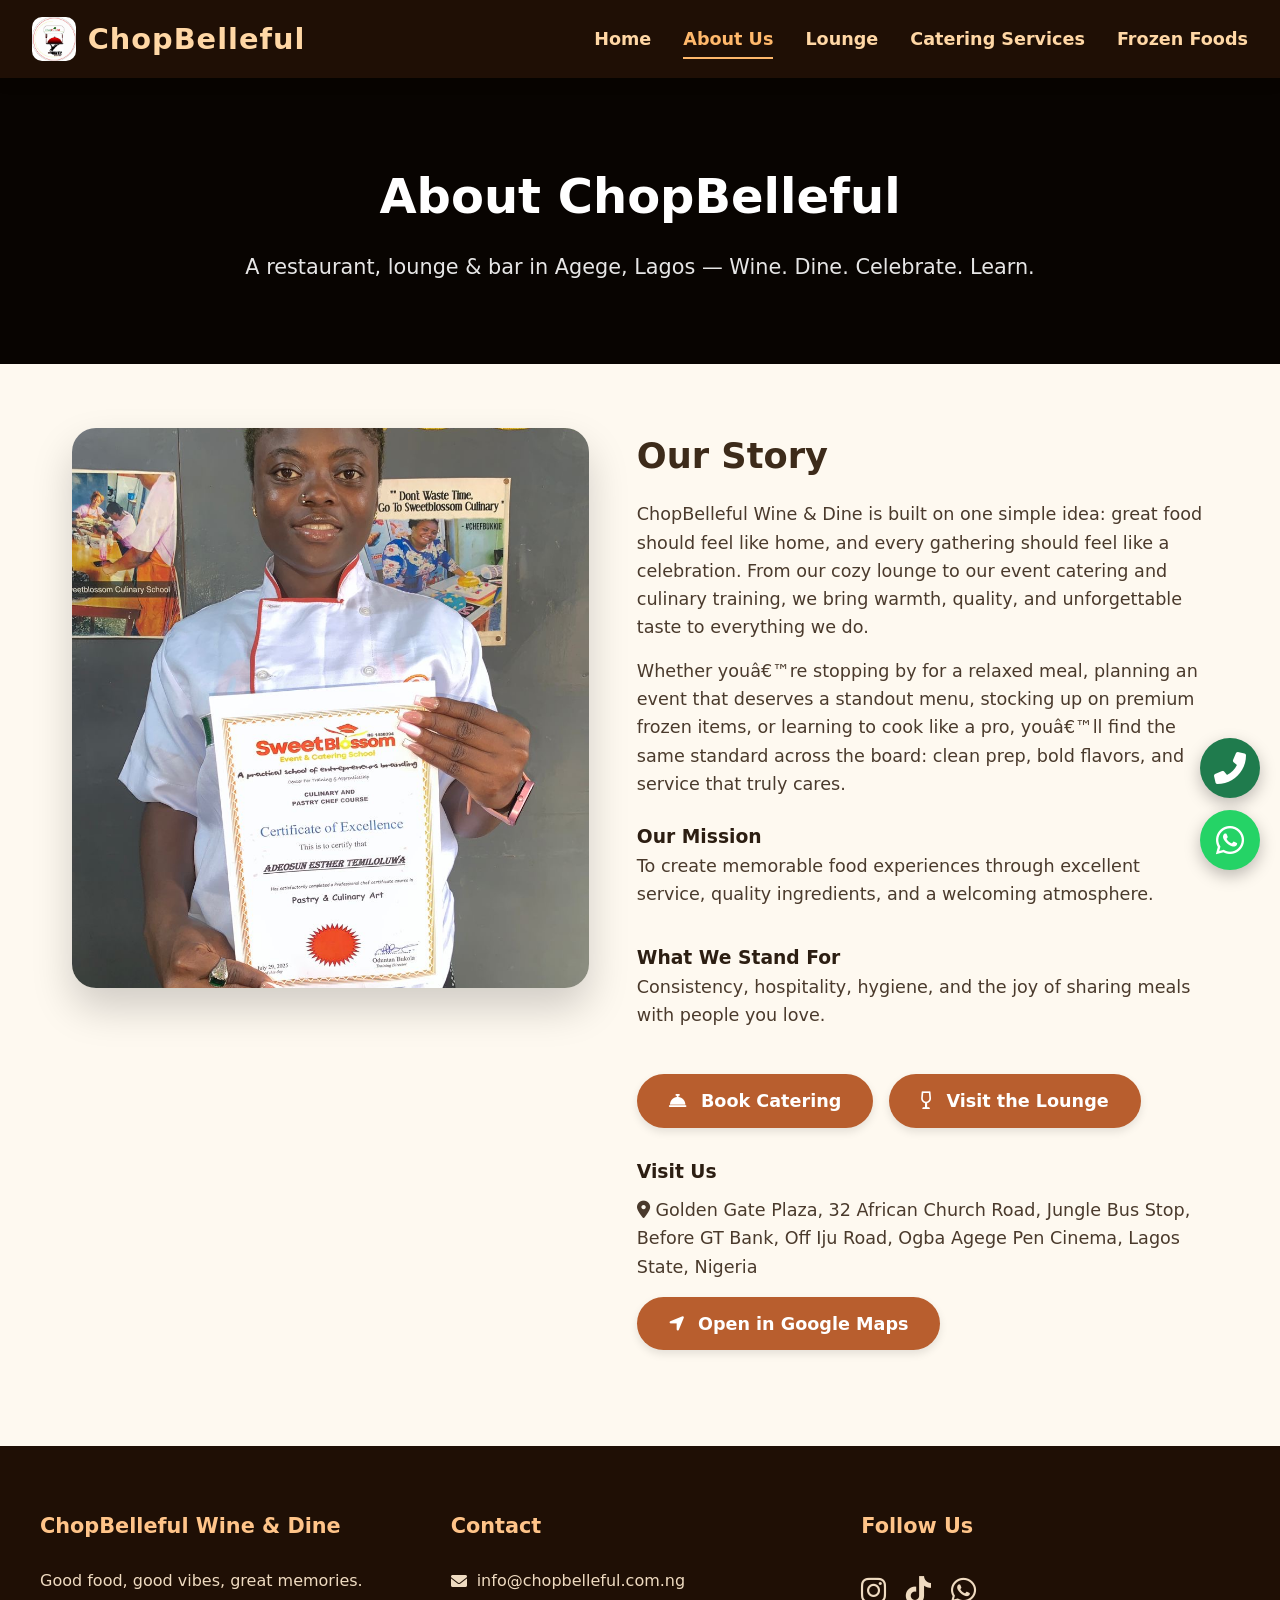
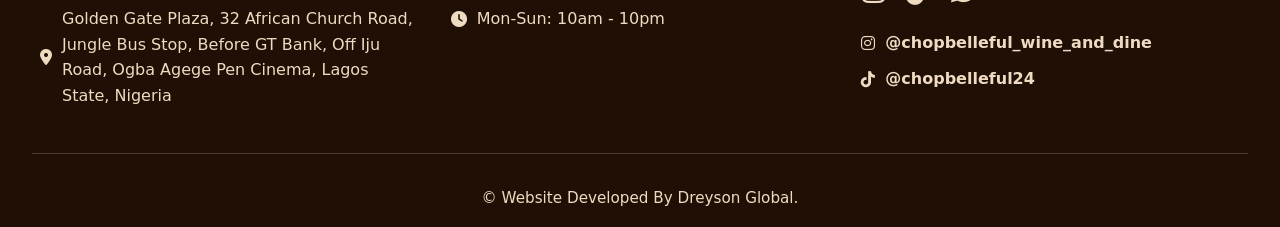
==== about.html @ 6bd4b185 "Add files via upload" ====
<!DOCTYPE html>
<html lang="en">
<head>
    <meta charset="UTF-8">
    <meta name="viewport" content="width=device-width, initial-scale=1.0">
    <title>About ChopBelleful | Restaurant &amp; Lounge in Agege, Lagos</title>
    <meta name="description" content="Learn about ChopBelleful Wine &amp; Dine — a restaurant, lounge and bar in Agege, Lagos. Great meals, chilled drinks, event catering, and culinary training.">
    <meta name="keywords" content="Lounges and bars in lagos, Lounges in Agege, Restaurants in Agege, Catering services in Agege, ChopBelleful Wine and Dine, about ChopBelleful, Agege Lagos restaurant">
    <meta name="robots" content="index,follow">
    <meta name="theme-color" content="#1f0f05">
    <link rel="icon" href="images/logo.JPG" type="image/jpeg">
    <link rel="apple-touch-icon" href="images/logo.JPG">
    <meta property="og:type" content="website">
    <meta property="og:title" content="About ChopBelleful | Restaurant &amp; Lounge in Agege, Lagos">
    <meta property="og:description" content="Restaurants in Agege • Lounges in Agege • Catering services in Agege.">
    <meta property="og:image" content="images/logo.JPG">
    <meta name="twitter:card" content="summary_large_image">
    <script type="application/ld+json">
        {
            "@context": "https://schema.org",
            "@type": ["Restaurant", "BarOrPub", "Caterer"],
            "name": "ChopBelleful Wine & Dine",
            "image": ["images/logo.JPG"],
            "telephone": "+2349027525837",
            "priceRange": "₦₦",
            "servesCuisine": ["Nigerian", "Continental"],
            "openingHours": "Mo-Su 10:00-22:00",
            "address": {
                "@type": "PostalAddress",
                "streetAddress": "Golden Gate Plaza, 32 African Church Road, Jungle Bus Stop, Before GT Bank, Off Iju Road, Ogba Agege Pen Cinema",
                "addressLocality": "Lagos",
                "addressRegion": "Lagos",
                "addressCountry": "NG"
            },
            "areaServed": ["Agege, Lagos", "Lagos"],
            "sameAs": [
                "https://www.instagram.com/chopbelleful_wine_and_dine/",
                "https://www.tiktok.com/@chopbelleful24"
            ]
        }
    </script>
    <link rel="stylesheet" href="https://cdnjs.cloudflare.com/ajax/libs/font-awesome/6.0.0-beta3/css/all.min.css">
    <link rel="stylesheet" href="styles.css">
</head>
<body>
    <header>
        <div class="logo">
            <a class="logo-link" href="index.html" aria-label="ChopBelleful Wine & Dine Home">
                <img class="logo-img" src="images/logo.JPG" alt="ChopBelleful Wine & Dine logo">
                <span class="logo-text">ChopBelleful</span>
            </a>
        </div>
        <nav>
            <div class="hamburger" id="hamburger">
                <i class="fas fa-bars"></i>
            </div>
            <ul class="nav-menu" id="navMenu">
                <li><a href="index.html">Home</a></li>
                <li><a href="about.html" class="active">About Us</a></li>
                <li><a href="lounge.html">Lounge</a></li>
                <li><a href="catering.html">Catering Services</a></li>
                <li><a href="frozen.html">Frozen Foods</a></li>
            </ul>
        </nav>
    </header>

    <div class="float-buttons">
        <a href="tel:+2349027525837" class="float-call" title="Call us">
            <i class="fas fa-phone-alt"></i>
        </a>
        <a href="https://wa.me/2349027525837" class="float-wa" target="_blank" title="WhatsApp">
            <i class="fab fa-whatsapp"></i>
        </a>
    </div>

    <section class="page-header has-video">
        <video class="header-video" autoplay muted loop playsinline preload="metadata">
            <source src="images/video3.MP4" type="video/mp4">
        </video>
        <div class="container">
            <h1>About ChopBelleful</h1>
            <p>A restaurant, lounge &amp; bar in Agege, Lagos &mdash; Wine. Dine. Celebrate. Learn.</p>
        </div>
    </section>

    <section class="about-section">
        <div class="container">
            <div class="about-grid">
                <div class="about-photo">
                    <img class="director-photo" src="images/director.JPG" alt="Our Director">
                </div>
                <div class="about-copy">
                    <h2>Our Story</h2>
                    <p>ChopBelleful Wine &amp; Dine is built on one simple idea: great food should feel like home, and every gathering should feel like a celebration. From our cozy lounge to our event catering and culinary training, we bring warmth, quality, and unforgettable taste to everything we do.</p>

                    <p>Whether youâ€™re stopping by for a relaxed meal, planning an event that deserves a standout menu, stocking up on premium frozen items, or learning to cook like a pro, youâ€™ll find the same standard across the board: clean prep, bold flavors, and service that truly cares.</p>

                    <div class="about-points">
                        <div class="point">
                            <h3>Our Mission</h3>
                            <p>To create memorable food experiences through excellent service, quality ingredients, and a welcoming atmosphere.</p>
                        </div>
                        <div class="point">
                            <h3>What We Stand For</h3>
                            <p>Consistency, hospitality, hygiene, and the joy of sharing meals with people you love.</p>
                        </div>
                    </div>

                    <div class="about-cta">
                        <a class="btn" href="catering.html"><i class="fas fa-concierge-bell"></i> Book Catering</a>
                        <a class="btn" href="lounge.html"><i class="fas fa-wine-glass-alt"></i> Visit the Lounge</a>
                    </div>

                    <div class="about-address">
                        <h3>Visit Us</h3>
                        <p><i class="fas fa-map-marker-alt"></i> Golden Gate Plaza, 32 African Church Road, Jungle Bus Stop, Before GT Bank, Off Iju Road, Ogba Agege Pen Cinema, Lagos State, Nigeria</p>
                        <a class="btn" target="_blank" href="https://www.google.com/maps/dir/?api=1&destination=Golden%20Gate%20Plaza%2032%20African%20Church%20Road%20Jungle%20Bus%20Stop%20Before%20GT%20Bank%20Off%20Iju%20Road%20Ogba%20Agege%20Pen%20Cinema%20Lagos%20State%20Nigeria"><i class="fas fa-location-arrow"></i> Open in Google Maps</a>
                    </div>
                </div>
            </div>
        </div>
    </section>

     <!-- FOOTER -->
    <footer>
        <div class="footer-content">
            <div class="footer-section">
                <h4>ChopBelleful Wine & Dine</h4>
                <p>Good food, good vibes, great memories.</p>
                <p><i class="fas fa-map-marker-alt"></i> Golden Gate Plaza, 32 African Church Road, Jungle Bus Stop, Before GT Bank, Off Iju Road, Ogba Agege Pen Cinema, Lagos State, Nigeria</p>
            </div>
            <div class="footer-section">
                <h4>Contact</h4>
                <p><i class="fas fa-envelope"></i> info@chopbelleful.com.ng</p>
                <p><i class="fas fa-clock"></i> Mon-Sun: 10am - 10pm</p>
            </div>
            <div class="footer-section">
                <h4>Follow Us</h4>
                <div class="social-links">
                    <a href="https://www.instagram.com/chopbelleful_wine_and_dine/" target="_blank" aria-label="Instagram @chopbelleful_wine_and_dine"><i class="fab fa-instagram"></i></a>
                    <a href="https://www.tiktok.com/@chopbelleful24" target="_blank" aria-label="TikTok @chopbelleful24"><i class="fab fa-tiktok"></i></a>
                    <a href="https://wa.me/2349027525837" target="_blank" aria-label="WhatsApp"><i class="fab fa-whatsapp"></i></a>
                </div>
                <div class="social-handles">
                    <a href="https://www.instagram.com/chopbelleful_wine_and_dine/" target="_blank"><i class="fab fa-instagram"></i><span>@chopbelleful_wine_and_dine</span></a>
                    <a href="https://www.tiktok.com/@chopbelleful24" target="_blank"><i class="fab fa-tiktok"></i><span>@chopbelleful24</span></a>
                </div>
            </div>
        </div>
        <div class="footer-bottom">
            <p>&copy; Website Developed By Dreyson Global.</p>
        </div>
    </footer>

    <script src="script.js"></script>
</body>
</html>
---- styles.css ----
/* ===== RESET & BASE ===== */
* {
    margin: 0;
    padding: 0;
    box-sizing: border-box;
    font-family: 'Segoe UI', Roboto, system-ui, sans-serif;
}

body {
    background: #fef9f0;
    color: #2c1e12;
    line-height: 1.6;
}

/* ===== HEADER & NAVIGATION ===== */
header {
    background: #1f0f05;
    color: #ffe6c9;
    padding: 1rem 2rem;
    display: flex;
    align-items: center;
    justify-content: space-between;
    position: sticky;
    top: 0;
    z-index: 100;
    box-shadow: 0 4px 12px rgba(0,0,0,0.2);
}

.logo-link {
    display: flex;
    align-items: center;
    gap: 0.7rem;
    text-decoration: none;
    color: #ffd7a5;
}

.logo-img {
    height: 44px;
    width: auto;
    border-radius: 10px;
    display: block;
}

.logo-text {
    font-size: 1.8rem;
    letter-spacing: 1px;
    color: #ffd7a5;
    font-weight: 700;
}

.hamburger {
    display: none;
    font-size: 2rem;
    cursor: pointer;
    color: #ffd7a5;
}

.nav-menu {
    display: flex;
    list-style: none;
    gap: 2rem;
}

.nav-menu li a {
    color: #ffd7a5;
    text-decoration: none;
    font-weight: 600;
    font-size: 1.1rem;
    transition: 0.3s;
    padding: 0.5rem 0;
    border-bottom: 2px solid transparent;
}

.nav-menu li a:hover,
.nav-menu li a.active {
    border-bottom-color: #ffb86b;
    color: #ffb86b;
}

/* ===== FLOATING BUTTONS ===== */
.float-buttons {
    position: fixed;
    bottom: 30px;
    right: 20px;
    display: flex;
    flex-direction: column;
    gap: 12px;
    z-index: 99;
}

.float-call, .float-wa {
    width: 60px;
    height: 60px;
    border-radius: 50%;
    display: flex;
    align-items: center;
    justify-content: center;
    font-size: 2rem;
    box-shadow: 0 6px 16px rgba(0,0,0,0.25);
    transition: 0.3s;
    text-decoration: none;
    color: white;
}

.float-call {
    background: #1f7b4d;
}

.float-wa {
    background: #25d366;
}

.float-call:hover, .float-wa:hover {
    transform: scale(1.1);
    filter: brightness(1.1);
}

/* ===== HERO SLIDESHOW ===== */
.hero {
    position: relative;
    width: 100%;
    height: 90vh;
    max-height: 700px;
    overflow: hidden;
}

.slideshow-container {
    width: 100%;
    height: 100%;
    position: relative;
}

.slide {
    position: absolute;
    width: 100%;
    height: 100%;
    opacity: 0;
    transition: opacity 1s ease-in-out;
}

.slide.active {
    opacity: 1;
}

.slide img {
    width: 100%;
    height: 100%;
    object-fit: cover;
}

.dots-container {
    position: absolute;
    bottom: 20px;
    left: 50%;
    transform: translateX(-50%);
    display: flex;
    gap: 12px;
    z-index: 10;
}

.dot {
    width: 14px;
    height: 14px;
    border-radius: 50%;
    background: rgba(255,255,255,0.5);
    cursor: pointer;
    transition: 0.3s;
}

.dot.active, .dot:hover {
    background: #ffb347;
}

.hero-text {
    position: absolute;
    top: 50%;
    left: 50%;
    transform: translate(-50%, -50%);
    text-align: center;
    color: white;
    text-shadow: 2px 2px 8px rgba(0,0,0,0.8);
    z-index: 10;
    width: 90%;
}

.hero-text h2 {
    font-size: 3.5rem;
    font-weight: 700;
    margin-bottom: 1rem;
}

.hero-text p {
    font-size: 1.5rem;
    background: rgba(0,0,0,0.5);
    display: inline-block;
    padding: 0.8rem 2rem;
    border-radius: 50px;
}

/* ===== CONTAINER & UTILITIES ===== */
.container {
    max-width: 1200px;
    margin: 0 auto;
    padding: 0 2rem;
}

.section-title {
    text-align: center;
    font-size: 2.5rem;
    margin: 3rem 0 2rem;
    color: #3d2b1a;
    position: relative;
}

.section-title::after {
    content: '';
    display: block;
    width: 100px;
    height: 4px;
    background: #b85e2e;
    margin: 0.8rem auto;
    border-radius: 4px;
}

.btn {
    display: inline-block;
    background: #b85e2e;
    color: white;
    padding: 0.8rem 2rem;
    border-radius: 50px;
    text-decoration: none;
    font-weight: 600;
    border: none;
    cursor: pointer;
    font-size: 1.1rem;
    transition: 0.3s;
    box-shadow: 0 4px 8px rgba(0,0,0,0.1);
}

.btn i {
    margin-right: 8px;
}

.btn:hover {
    background: #9f4d23;
    transform: translateY(-2px);
}

/* ===== SERVICES SECTION (HOMEPAGE) ===== */
.services {
    padding: 4rem 2rem;
    background: #fffaf2;
}

.service-cards {
    display: flex;
    justify-content: center;
    flex-wrap: wrap;
    gap: 2.5rem;
    max-width: 1200px;
    margin: 0 auto;
}

.card {
    background: white;
    border-radius: 20px;
    box-shadow: 0 10px 25px rgba(0,0,0,0.1);
    overflow: hidden;
    width: 320px;
    cursor: pointer;
    transition: 0.3s;
    padding-bottom: 1.5rem;
}

.card:hover {
    transform: translateY(-10px);
    box-shadow: 0 20px 30px rgba(0,0,0,0.15);
}

.card img {
    width: 100%;
    height: 220px;
    object-fit: cover;
}

.card h3 {
    font-size: 1.5rem;
    margin: 1.2rem 1.2rem 0.5rem;
    color: #4d2e18;
}

.card p {
    margin: 0 1.2rem 1rem;
    color: #4a3a2c;
}

.card-link {
    display: inline-block;
    margin-left: 1.2rem;
    color: #b85e2e;
    font-weight: 600;
}

/* ===== GALLERY PREVIEW ===== */
.gallery-preview {
    padding: 4rem 2rem;
    background: #fef9f0;
}

.preview-grid {
    display: grid;
    grid-template-columns: repeat(4, 1fr);
    gap: 1.5rem;
    max-width: 1200px;
    margin: 0 auto 2rem;
}

.preview-grid img {
    width: 100%;
    height: 250px;
    object-fit: cover;
    border-radius: 15px;
    transition: 0.3s;
}

.preview-grid img:hover {
    transform: scale(1.03);
    box-shadow: 0 10px 20px rgba(0,0,0,0.2);
}

.center-btn {
    text-align: center;
}

/* ===== PAGE HEADER ===== */
.page-header {
    background: linear-gradient(rgba(0,0,0,0.6), rgba(0,0,0,0.6)), url('https://images.unsplash.com/photo-1552566624-2a5726d6501e?w=1200');
    background-size: cover;
    background-position: center;
    color: white;
    text-align: center;
    padding: 5rem 2rem;
    position: relative;
    overflow: hidden;
}

.page-header.has-video {
    background: #120903;
}

.page-header.has-video::before {
    content: '';
    position: absolute;
    inset: 0;
    background: rgba(0,0,0,0.55);
    z-index: 1;
}

.header-video {
    position: absolute;
    inset: 0;
    width: 100%;
    height: 100%;
    object-fit: cover;
    z-index: 0;
}

.page-header .container {
    position: relative;
    z-index: 2;
}

.page-header h1 {
    font-size: 3rem;
    margin-bottom: 1rem;
}

.page-header p {
    font-size: 1.3rem;
    opacity: 0.9;
}

/* ===== HOMEPAGE VIDEO ===== */
.home-video {
    padding: 4rem 2rem;
    background: #fffaf2;
}

.home-video-lead {
    max-width: 900px;
    margin: 0 auto 1.5rem;
    text-align: center;
    font-size: 1.1rem;
    color: #4a3a2c;
}

.video-card {
    max-width: 980px;
    margin: 0 auto;
    background: #ffffff;
    border-radius: 20px;
    padding: 1.2rem;
    box-shadow: 0 10px 25px rgba(0,0,0,0.1);
}

.featured-video {
    width: 100%;
    height: auto;
    border-radius: 14px;
    display: block;
    background: #000;
}

.video-actions {
    display: flex;
    justify-content: center;
    margin-top: 1rem;
}

/* ===== SERVICE DETAIL PAGES ===== */
.service-detail {
    padding: 4rem 2rem;
    background: #fef9f0;
}

.detail-grid {
    display: grid;
    grid-template-columns: 1fr 1fr;
    gap: 3rem;
    align-items: start;
}

.detail-grid.reverse {
    direction: rtl;
}

.detail-grid.reverse .detail-content {
    direction: ltr;
}

.detail-content h2 {
    font-size: 2rem;
    color: #3d2b1a;
    margin-bottom: 1.5rem;
}

.detail-content h3 {
    font-size: 1.5rem;
    color: #4d2e18;
    margin: 1.5rem 0 1rem;
}

.detail-content p {
    font-size: 1.1rem;
    margin-bottom: 1rem;
    color: #4a3a2c;
}

.detail-image-grid {
    display: grid;
    grid-template-columns: repeat(2, 1fr);
    gap: 1rem;
}

.detail-image-grid img {
    width: 100%;
    height: 200px;
    object-fit: contain;
    border-radius: 15px;
    transition: 0.3s;
}

.detail-image-grid img:hover {
    transform: scale(1.02);
    box-shadow: 0 8px 16px rgba(0,0,0,0.15);
}

.service-highlights {
    display: flex;
    gap: 2rem;
    margin: 2rem 0;
}

.highlight {
    text-align: center;
}

.highlight i {
    font-size: 2.5rem;
    color: #b85e2e;
    margin-bottom: 0.5rem;
}

.highlight span {
    display: block;
    font-weight: 600;
}

.service-list {
    list-style: none;
    margin-bottom: 1.5rem;
}

.service-list li {
    padding: 0.5rem 0;
    border-bottom: 1px dashed #e0c8b4;
    font-size: 1.1rem;
}

.service-list li:before {
    content: "✓ ";
    color: #b85e2e;
    font-weight: bold;
    margin-right: 8px;
}

/* ===== MENU PREVIEW ===== */
.menu-preview {
    padding: 4rem 2rem;
    background: #fffaf2;
}

.menu-items {
    display: flex;
    justify-content: center;
    flex-wrap: wrap;
    gap: 2rem;
    margin-top: 2rem;
}

.menu-item {
    text-align: center;
    width: 250px;
}

.menu-item img {
    width: 100%;
    height: 200px;
    object-fit: cover;
    border-radius: 50%;
    border: 4px solid #b85e2e;
}

.menu-item h4 {
    font-size: 1.3rem;
    margin: 1rem 0 0.5rem;
    color: #3d2b1a;
}

.price {
    font-size: 1.3rem;
    font-weight: 700;
    color: #b85e2e;
}

/* ===== COURSE CARDS ===== */
.course-cards {
    display: flex;
    gap: 1rem;
    margin: 1.5rem 0;
    flex-wrap: wrap;
}

.course-card {
    background: white;
    padding: 1.5rem;
    border-radius: 15px;
    box-shadow: 0 4px 8px rgba(0,0,0,0.1);
    flex: 1;
    min-width: 150px;
    text-align: center;
}

.course-card h4 {
    color: #4d2e18;
    margin-bottom: 0.5rem;
}

.course-card p {
    color: #b85e2e;
    font-weight: 600;
}

/* ===== TESTIMONIALS ===== */
.testimonials {
    padding: 4rem 2rem;
    background: #fffaf2;
}

.testimonial-grid {
    display: grid;
    grid-template-columns: repeat(auto-fit, minmax(300px, 1fr));
    gap: 2rem;
    max-width: 800px;
    margin: 0 auto;
}

.testimonial {
    background: white;
    padding: 2rem;
    border-radius: 20px;
    box-shadow: 0 4px 8px rgba(0,0,0,0.1);
    text-align: center;
}

.testimonial p {
    font-style: italic;
    margin-bottom: 1rem;
    font-size: 1.1rem;
}

.testimonial h4 {
    color: #b85e2e;
}

/* ===== PRODUCT CATEGORIES ===== */
.product-categories {
    display: grid;
    grid-template-columns: repeat(auto-fit, minmax(200px, 1fr));
    gap: 1.5rem;
    margin: 2rem 0;
}

.category {
    background: white;
    padding: 1.5rem;
    border-radius: 15px;
    box-shadow: 0 4px 8px rgba(0,0,0,0.1);
}

.category h4 {
    color: #b85e2e;
    margin-bottom: 1rem;
    font-size: 1.2rem;
}

.category ul {
    list-style: none;
}

.category ul li {
    padding: 0.3rem 0;
    border-bottom: 1px dotted #e0c8b4;
}

/* ===== PRICE LIST ===== */
.price-list {
    padding: 4rem 2rem;
    background: #fffaf2;
}

.price-grid {
    display: grid;
    grid-template-columns: repeat(auto-fit, minmax(220px, 1fr));
    gap: 2rem;
    max-width: 1000px;
    margin: 0 auto;
}

.price-card {
    background: white;
    border-radius: 15px;
    overflow: hidden;
    box-shadow: 0 4px 8px rgba(0,0,0,0.1);
    text-align: center;
    padding-bottom: 1.5rem;
}

.price-card img {
    width: 100%;
    height: 180px;
    object-fit: cover;
}

.price-card h4 {
    font-size: 1.2rem;
    margin: 1rem 0 0.5rem;
    color: #3d2b1a;
}

/* ===== GALLERY PAGE ===== */
.gallery-section {
    padding: 4rem 2rem;
    background: #fef9f0;
}

.gallery-filter {
    display: flex;
    justify-content: center;
    flex-wrap: wrap;
    gap: 1rem;
    margin-bottom: 3rem;
}

.filter-btn {
    padding: 0.8rem 1.5rem;
    border: 2px solid #b85e2e;
    background: transparent;
    color: #b85e2e;
    border-radius: 30px;
    cursor: pointer;
    font-weight: 600;
    transition: 0.3s;
}

.filter-btn:hover,
.filter-btn.active {
    background: #b85e2e;
    color: white;
}

.gallery-grid {
    display: grid;
    grid-template-columns: repeat(auto-fill, minmax(300px, 1fr));
    gap: 1.5rem;
    max-width: 1200px;
    margin: 0 auto;
}

.gallery-item {
    position: relative;
    overflow: hidden;
    border-radius: 15px;
    cursor: pointer;
    height: 250px;
}

.gallery-item img {
    width: 100%;
    height: 100%;
    object-fit: cover;
    transition: 0.5s;
}

.gallery-item:hover img {
    transform: scale(1.1);
}

.gallery-item .overlay {
    position: absolute;
    bottom: -100%;
    left: 0;
    right: 0;
    background: rgba(184, 94, 46, 0.9);
    color: white;
    padding: 1rem;
    text-align: center;
    transition: 0.3s;
}

.gallery-item:hover .overlay {
    bottom: 0;
}

/* ===== LIGHTBOX ===== */
.lightbox {
    display: none;
    position: fixed;
    z-index: 200;
    left: 0;
    top: 0;
    width: 100%;
    height: 100%;
    background: rgba(0,0,0,0.9);
    padding: 2rem;
}

.lightbox-content {
    display: block;
    max-width: 90%;
    max-height: 80%;
    margin: auto;
    position: absolute;
    top: 50%;
    left: 50%;
    transform: translate(-50%, -50%);
}

.close-lightbox {
    position: absolute;
    top: 20px;
    right: 30px;
    color: white;
    font-size: 3rem;
    cursor: pointer;
}

#caption {
    position: absolute;
    bottom: 20px;
    left: 0;
    right: 0;
    text-align: center;
    color: white;
    font-size: 1.2rem;
}

/* ===== MODAL (FORM) ===== */
.modal {
    display: none;
    position: fixed;
    z-index: 200;
    left: 0;
    top: 0;
    width: 100%;
    height: 100%;
    background: rgba(0,0,0,0.6);
    backdrop-filter: blur(4px);
    overflow-y: auto;
    -webkit-overflow-scrolling: touch;
}

.modal-content {
    background: #fff5e6;
    margin: 5% auto;
    padding: 2rem;
    border-radius: 30px;
    width: 90%;
    max-width: 500px;
    max-height: calc(100vh - 6rem);
    overflow-y: auto;
    box-shadow: 0 20px 40px rgba(0,0,0,0.3);
    animation: modalFade 0.4s;
}

@keyframes modalFade {
    from {opacity: 0; transform: translateY(-30px);}
    to {opacity: 1; transform: translateY(0);}
}

.close {
    color: #7a5a44;
    float: right;
    font-size: 2.5rem;
    font-weight: bold;
    cursor: pointer;
    line-height: 1;
}

.close:hover {
    color: #b85e2e;
}

.form-group {
    margin-bottom: 1.2rem;
}

.form-group label {
    display: block;
    font-weight: 600;
    margin-bottom: 5px;
    color: #4d2e18;
}

.form-group input,
.form-group select,
.form-group textarea {
    width: 100%;
    padding: 12px 15px;
    border: 2px solid #e0c8b4;
    border-radius: 30px;
    font-size: 1rem;
    background: white;
    outline: none;
}

.form-group input:focus,
.form-group select:focus,
.form-group textarea:focus {
    border-color: #b85e2e;
}

.submit-btn {
    width: 100%;
    padding: 14px;
    font-size: 1.2rem;
    background: #25d366;
}

.submit-btn:hover {
    background: #20b859;
}

body.modal-open {
    overflow: hidden;
}

/* ===== HOME INTRO & LOCATION ===== */
.home-intro {
    padding: 4rem 2rem;
    background: #fef9f0;
}

.intro-grid {
    max-width: 1200px;
    margin: 0 auto;
    display: grid;
    grid-template-columns: 1.1fr 0.9fr;
    gap: 3rem;
    align-items: center;
}

.intro-copy h2 {
    font-size: 2.2rem;
    color: #3d2b1a;
    margin-bottom: 1rem;
}

.intro-copy p {
    font-size: 1.1rem;
    color: #4a3a2c;
    margin-bottom: 1rem;
}

.pill-list {
    display: flex;
    flex-wrap: wrap;
    gap: 0.75rem;
    margin: 1.2rem 0 1.6rem;
}

.pill {
    background: #fffaf2;
    border: 1px solid #e0c8b4;
    padding: 0.55rem 0.9rem;
    border-radius: 999px;
    font-weight: 700;
    color: #4d2e18;
}

.intro-actions {
    display: flex;
    flex-wrap: wrap;
    gap: 1rem;
}

.location-section {
    padding: 4rem 2rem;
    background: #fffaf2;
}

.location-grid {
    max-width: 1200px;
    margin: 0 auto;
    display: grid;
    grid-template-columns: 0.9fr 1.1fr;
    gap: 2.5rem;
    align-items: start;
}

.location-card {
    background: white;
    border-radius: 20px;
    box-shadow: 0 10px 25px rgba(0,0,0,0.1);
    padding: 2rem;
}

.location-card h3 {
    font-size: 1.6rem;
    color: #3d2b1a;
    margin-bottom: 0.8rem;
}

.location-card p {
    color: #4a3a2c;
    font-size: 1.05rem;
    margin-bottom: 1.2rem;
}

.map-card {
    border-radius: 20px;
    overflow: hidden;
    box-shadow: 0 10px 25px rgba(0,0,0,0.12);
    background: white;
}

.map-overlay {
    position: relative;
}

.map-embed {
    width: 100%;
    height: 420px;
    border: 0;
    display: block;
    pointer-events: none;
}

.map-overlay a {
    position: absolute;
    inset: 0;
}

.map-hint {
    position: absolute;
    right: 16px;
    bottom: 16px;
    background: rgba(184, 94, 46, 0.95);
    color: white;
    padding: 0.7rem 1rem;
    border-radius: 999px;
    font-weight: 700;
    box-shadow: 0 10px 20px rgba(0,0,0,0.2);
}

/* ===== ABOUT PAGE ===== */
.about-section {
    padding: 4rem 2rem;
    background: #fef9f0;
}

.about-grid {
    display: grid;
    grid-template-columns: 0.95fr 1.05fr;
    gap: 3rem;
    align-items: start;
}

.director-photo {
    width: 100%;
    height: 560px;
    object-fit: cover;
    border-radius: 24px;
    box-shadow: 0 20px 40px rgba(0,0,0,0.18);
}

.about-copy h2 {
    font-size: 2.2rem;
    color: #3d2b1a;
    margin-bottom: 1rem;
}

.about-copy p {
    font-size: 1.1rem;
    color: #4a3a2c;
    margin-bottom: 1rem;
}

.about-points {
    display: grid;
    grid-template-columns: 1fr;
    gap: 1.2rem;
    margin: 1.5rem 0 1.8rem;
}

.about-cta {
    display: flex;
    flex-wrap: wrap;
    gap: 1rem;
    margin-bottom: 1.8rem;
}

.about-address h3 {
    margin-bottom: 0.6rem;
}

.about-address p {
    margin-bottom: 1rem;
}

/* ===== FOOTER ===== */
footer {
    background: #1f0f05;
    color: #efdbc1;
    padding: 4rem 2rem 1rem;
    margin-top: 2rem;
}

.footer-content {
    max-width: 1200px;
    margin: 0 auto;
    display: grid;
    grid-template-columns: repeat(auto-fit, minmax(250px, 1fr));
    gap: 2rem;
}

.footer-section h4 {
    font-size: 1.3rem;
    margin-bottom: 1.5rem;
    color: #ffc489;
}

.footer-section p {
    margin-bottom: 0.8rem;
    display: flex;
    align-items: center;
    gap: 10px;
}

.social-links {
    display: flex;
    gap: 20px;
    font-size: 1.8rem;
}

.social-links a {
    color: #efdbc1;
    transition: 0.3s;
}

.social-links a:hover {
    color: #ffb86b;
    transform: translateY(-3px);
}

.social-handles {
    margin-top: 1rem;
    display: grid;
    gap: 0.65rem;
}

.social-handles a {
    display: inline-flex;
    align-items: center;
    gap: 10px;
    color: #efdbc1;
    text-decoration: none;
    font-weight: 600;
}

.social-handles a:hover {
    color: #ffb86b;
}

.footer-bottom {
    text-align: center;
    padding-top: 2rem;
    margin-top: 2rem;
    border-top: 1px solid #4a3a2c;
    font-size: 0.95rem;
}

/* ===== RESPONSIVE DESIGN ===== */
@media (max-width: 992px) {
    .detail-grid {
        grid-template-columns: 1fr;
        gap: 2rem;
    }
    
    .detail-grid.reverse {
        direction: ltr;
    }
    
    .preview-grid {
        grid-template-columns: repeat(2, 1fr);
    }

    .intro-grid,
    .location-grid,
    .about-grid {
        grid-template-columns: 1fr;
    }
}

@media (max-width: 768px) {
    .hamburger {
        display: block;
    }

    .nav-menu {
        position: fixed;
        left: -100%;
        top: 70px;
        flex-direction: column;
        background: #1f0f05;
        width: 100%;
        text-align: center;
        padding: 2rem 0;
        gap: 2rem;
        transition: 0.3s;
        box-shadow: 0 10px 15px rgba(0,0,0,0.3);
    }

    .nav-menu.active {
        left: 0;
    }
    
    .hero-text h2 {
        font-size: 2.5rem;
    }
    
    .hero-text p {
        font-size: 1.2rem;
    }
    
    .section-title {
        font-size: 2rem;
    }
    
    .service-highlights {
        flex-direction: column;
        gap: 1rem;
    }
    
    .page-header h1 {
        font-size: 2.2rem;
    }
}

@media (max-width: 480px) {
    header {
        padding: 1rem;
    }
    
    .logo-img {
        height: 36px;
    }

    .logo-text {
        font-size: 1.3rem;
    }
    
    .float-call, .float-wa {
        width: 50px;
        height: 50px;
        font-size: 1.5rem;
    }
    
    .hero-text h2 {
        font-size: 1.8rem;
    }
    
    .preview-grid {
        grid-template-columns: 1fr;
    }
    
    .modal-content {
        padding: 1.5rem;
    }
    
    .gallery-grid {
        grid-template-columns: 1fr;
    }

    .director-photo {
        height: 360px;
    }
}
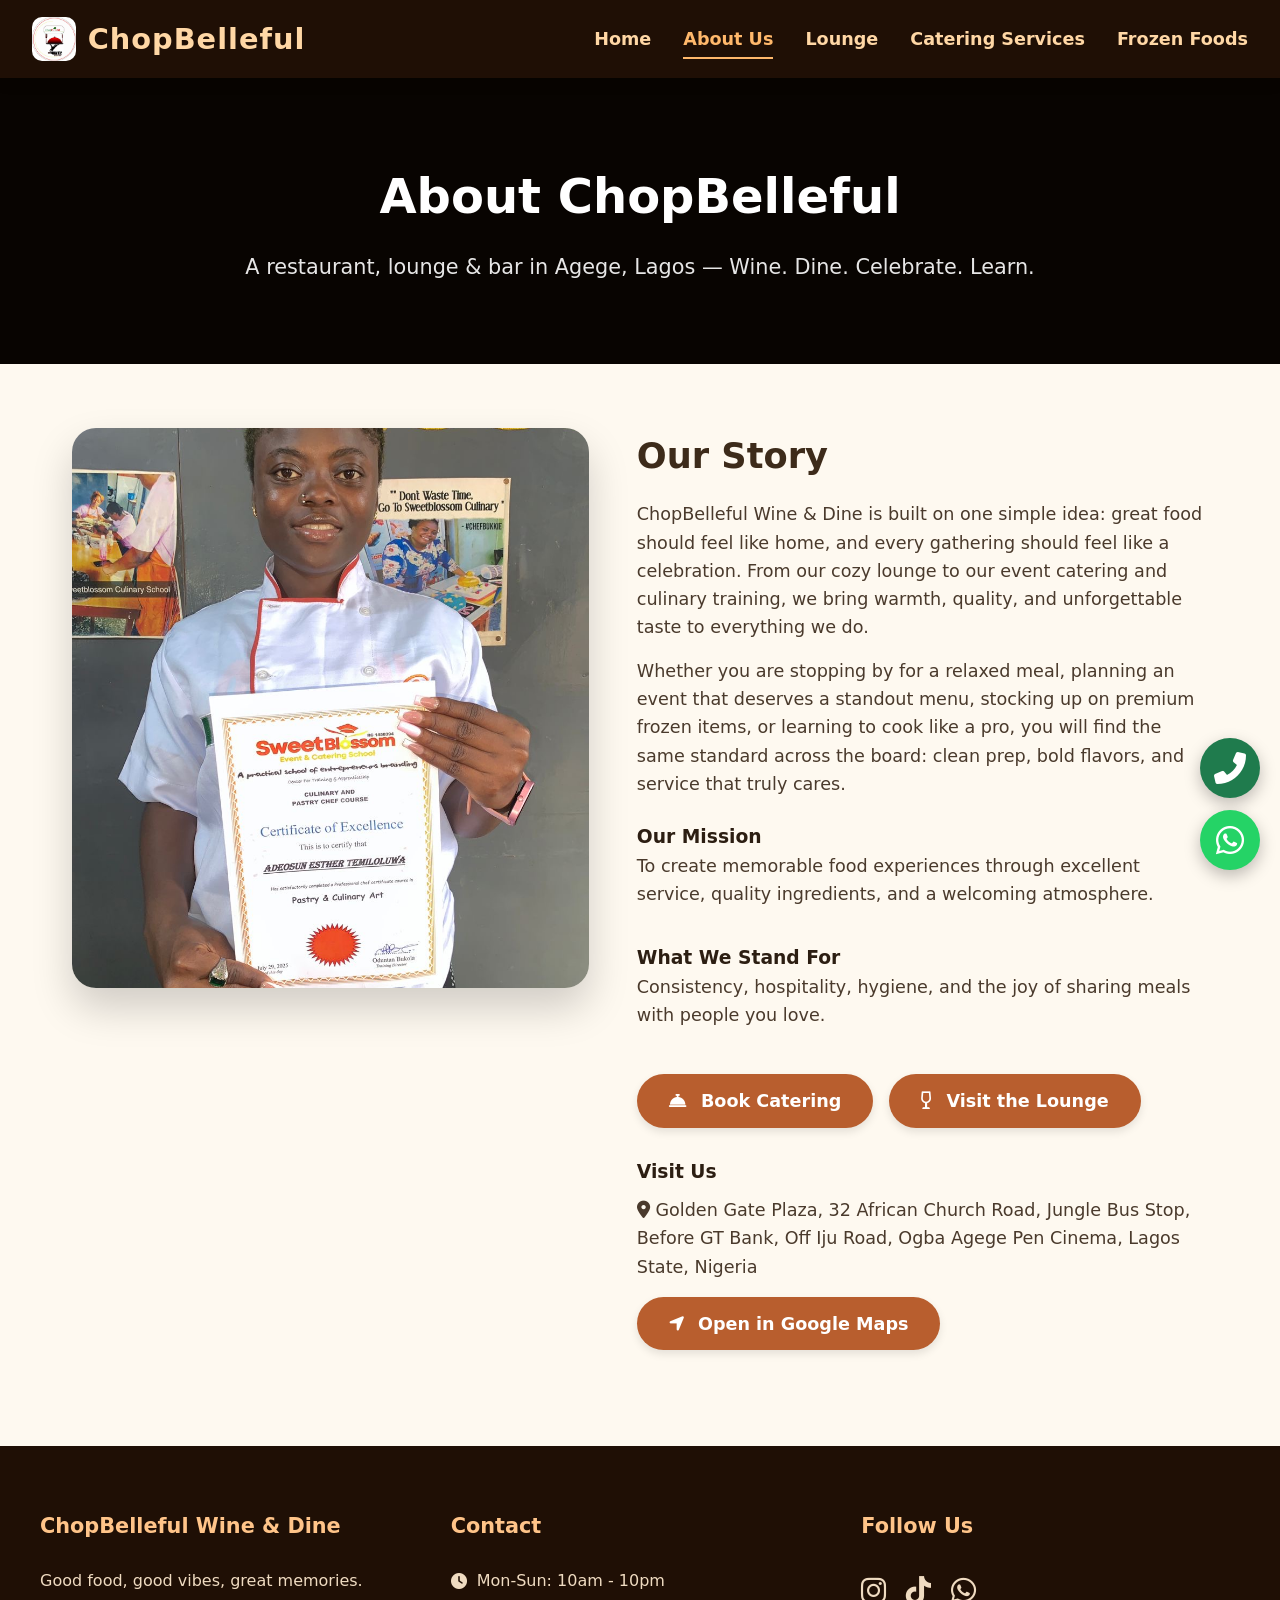
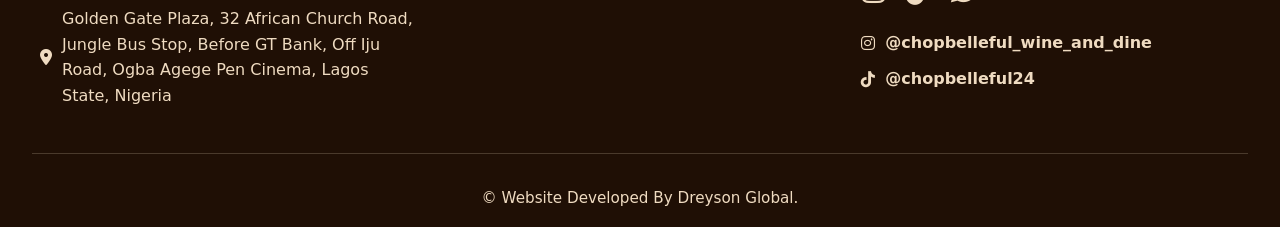
==== commit 6e5222a6: "Fix grammar and readability in about.html Corrected grammatical errors and improved readability in t" ====
--- a/about.html
+++ b/about.html
@@ -93,7 +93,7 @@
                     <h2>Our Story</h2>
                     <p>ChopBelleful Wine &amp; Dine is built on one simple idea: great food should feel like home, and every gathering should feel like a celebration. From our cozy lounge to our event catering and culinary training, we bring warmth, quality, and unforgettable taste to everything we do.</p>
 
-                    <p>Whether youâ€™re stopping by for a relaxed meal, planning an event that deserves a standout menu, stocking up on premium frozen items, or learning to cook like a pro, youâ€™ll find the same standard across the board: clean prep, bold flavors, and service that truly cares.</p>
+                    <p>Whether you are stopping by for a relaxed meal, planning an event that deserves a standout menu, stocking up on premium frozen items, or learning to cook like a pro, you will find the same standard across the board: clean prep, bold flavors, and service that truly cares.</p>
 
                     <div class="about-points">
                         <div class="point">
@@ -131,7 +131,7 @@
             </div>
             <div class="footer-section">
                 <h4>Contact</h4>
-                <p><i class="fas fa-envelope"></i> info@chopbelleful.com.ng</p>
+                
                 <p><i class="fas fa-clock"></i> Mon-Sun: 10am - 10pm</p>
             </div>
             <div class="footer-section">
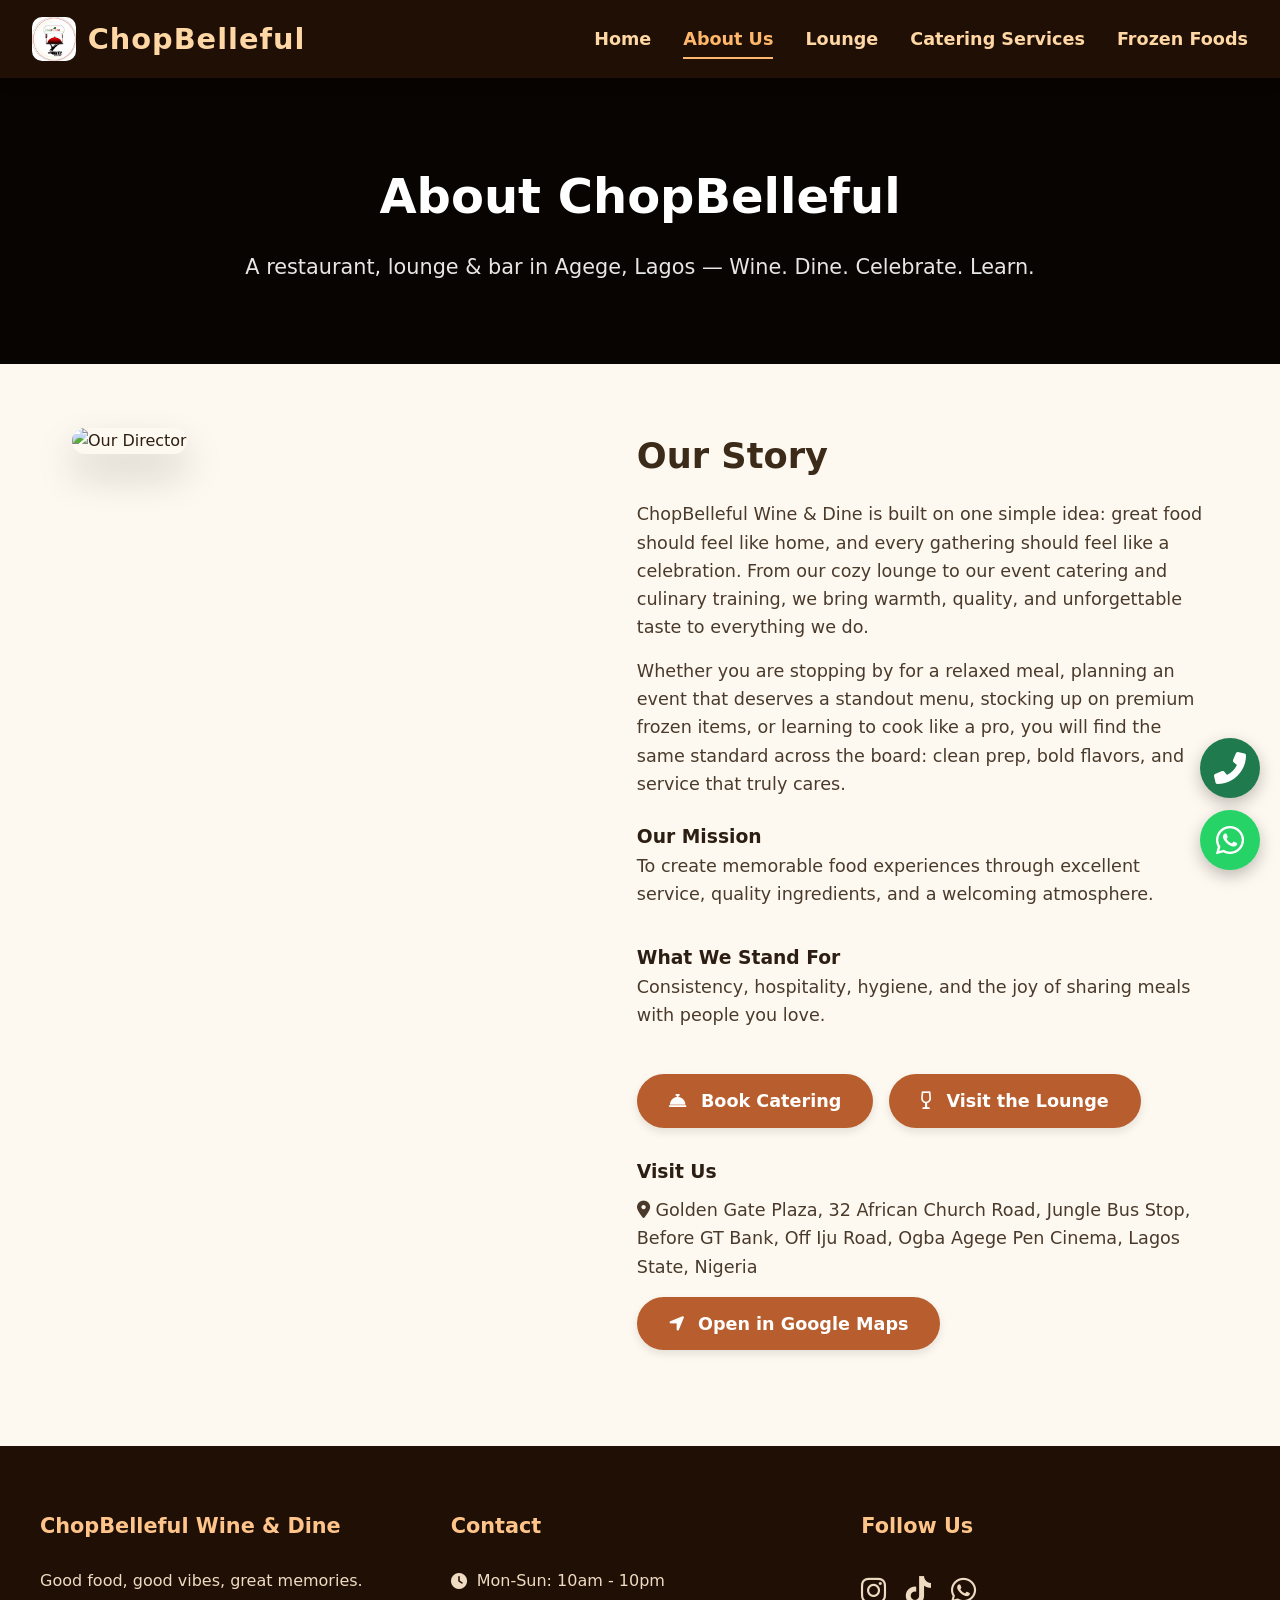
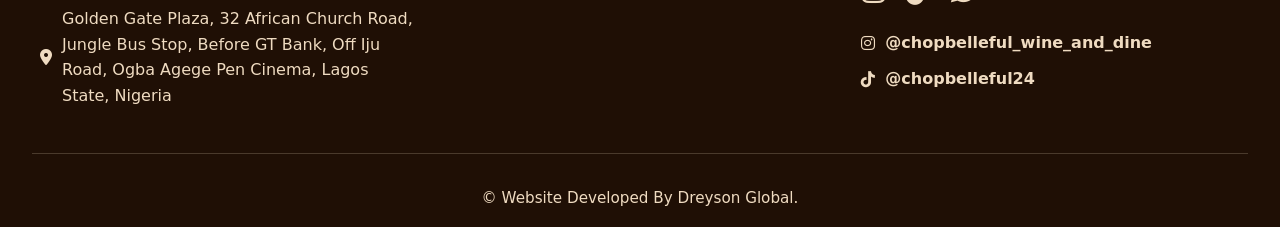
==== commit 49bdd68e: "Update director photo filename in about.html" ====
--- a/about.html
+++ b/about.html
@@ -87,7 +87,7 @@
         <div class="container">
             <div class="about-grid">
                 <div class="about-photo">
-                    <img class="director-photo" src="images/director.JPG" alt="Our Director">
+                    <img class="director-photo" src="images/directors.jpg" alt="Our Director">
                 </div>
                 <div class="about-copy">
                     <h2>Our Story</h2>
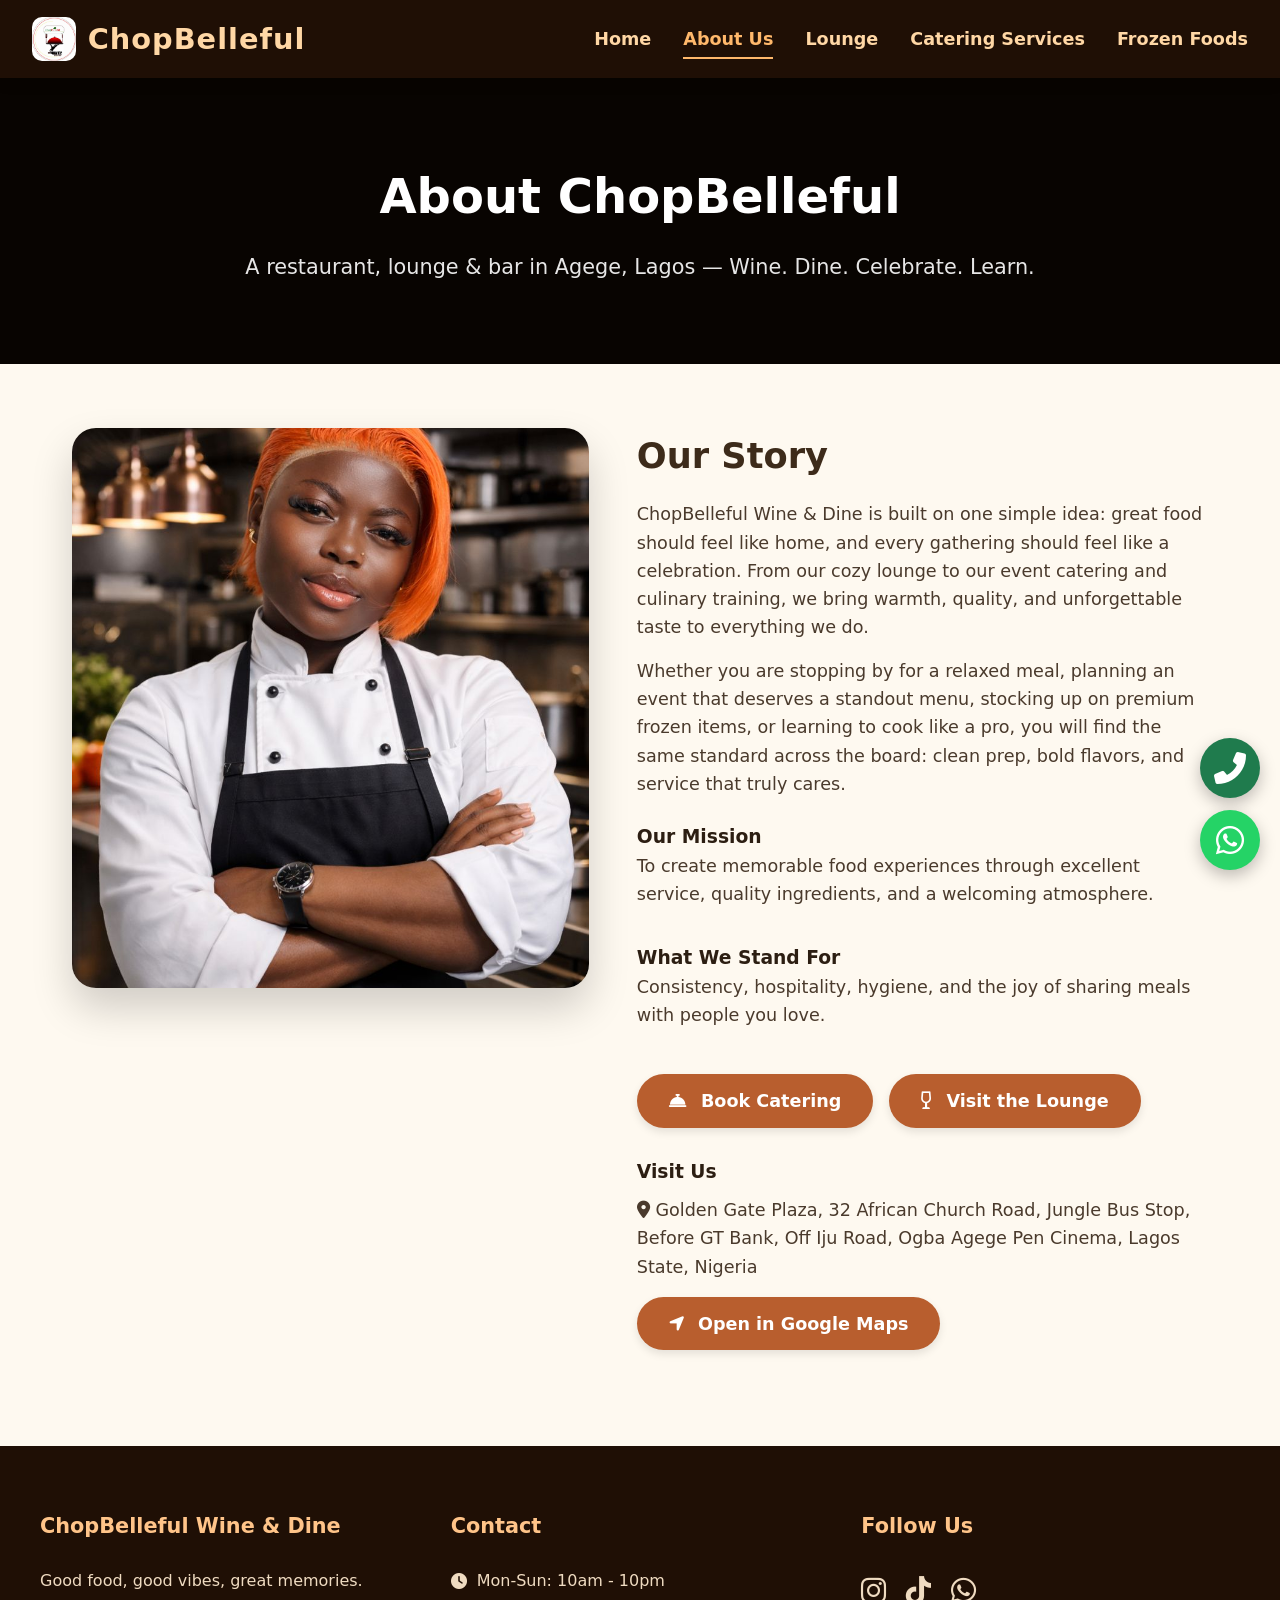
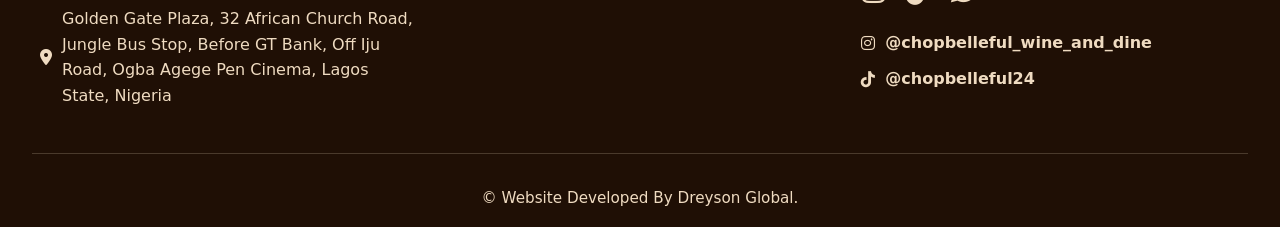
==== commit 4d2680f7: "Update TikTok link in footer section" ====
--- a/about.html
+++ b/about.html
@@ -138,7 +138,7 @@
                 <h4>Follow Us</h4>
                 <div class="social-links">
                     <a href="https://www.instagram.com/chopbelleful_wine_and_dine/" target="_blank" aria-label="Instagram @chopbelleful_wine_and_dine"><i class="fab fa-instagram"></i></a>
-                    <a href="https://www.tiktok.com/@chopbelleful24" target="_blank" aria-label="TikTok @chopbelleful24"><i class="fab fa-tiktok"></i></a>
+                    <a href="https://www.tiktok.com/@chopbelleful2" target="_blank" aria-label="TikTok @chopbelleful2"><i class="fab fa-tiktok"></i></a>
                     <a href="https://wa.me/2349027525837" target="_blank" aria-label="WhatsApp"><i class="fab fa-whatsapp"></i></a>
                 </div>
                 <div class="social-handles">
